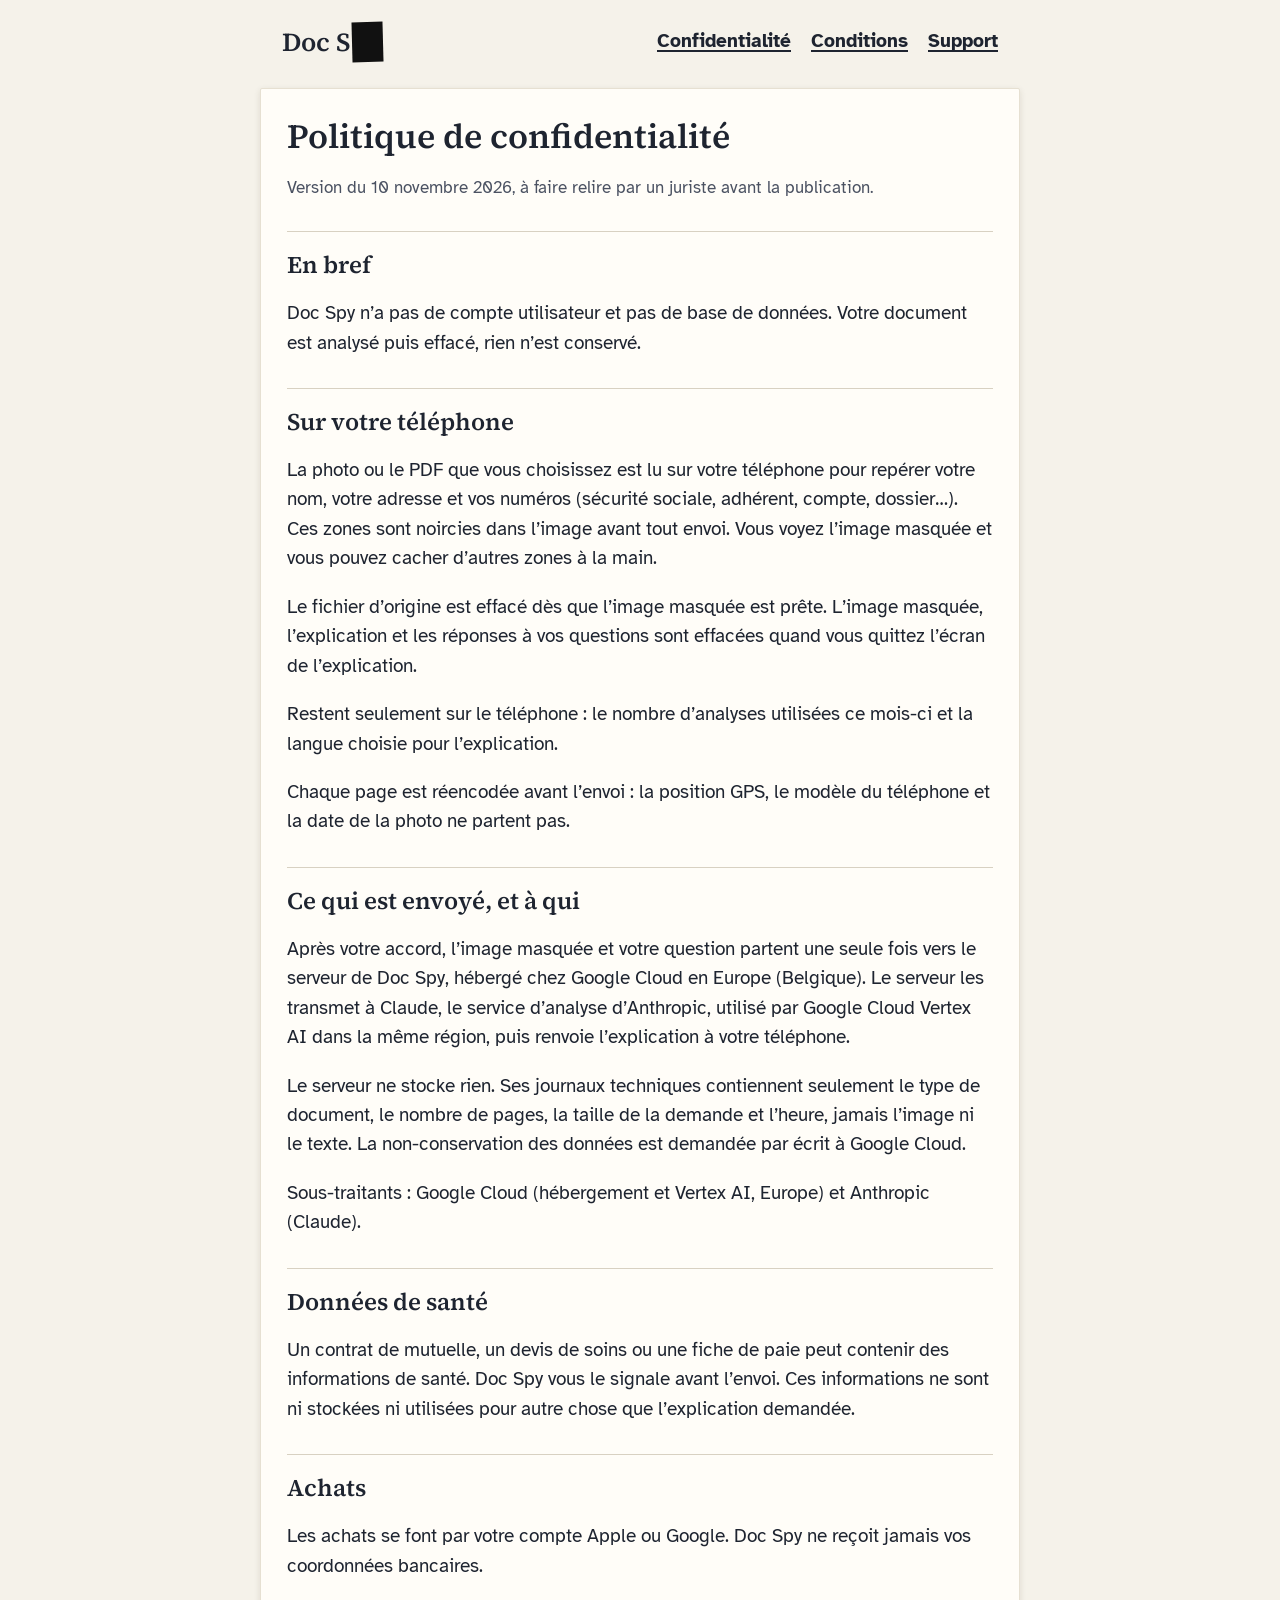
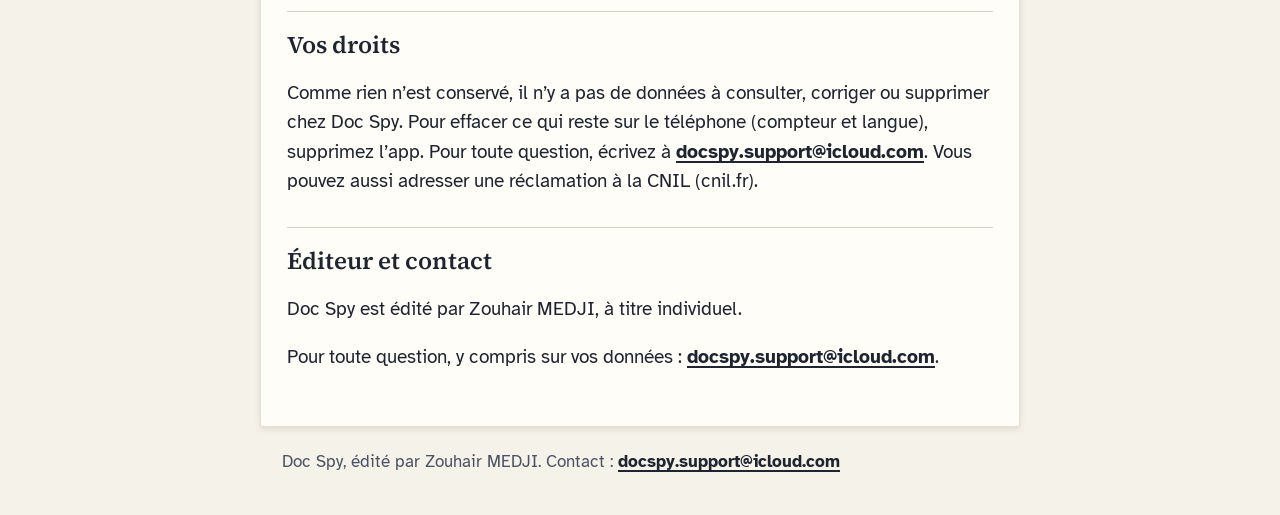
==== confidentialite.html @ a63755cd "Pages publiques de Doc Spy : confidentialité, conditions, support Co-Authored-By: Claude Opus 5.5 <n" ====
<!doctype html>
<html lang="fr">
<head>
<meta charset="utf-8">
<meta name="viewport" content="width=device-width, initial-scale=1">
<title>Politique de confidentialité · Doc Spy</title>
<link rel="stylesheet" href="style.css">
</head>
<body>
<header>
  <a class="logo" href="./" aria-label="Doc Spy, accueil">Doc S<span class="caviar" aria-hidden="true">py</span></a>
  <nav>
    <a href="confidentialite.html">Confidentialité</a>
    <a href="conditions.html">Conditions</a>
    <a href="support.html">Support</a>
  </nav>
</header>
<main class="feuille">
<h1>Politique de confidentialité</h1>
<p class="discret">Version du 10 novembre 2026, à faire relire par un juriste avant la publication.</p>
<h2>En bref</h2>
<p>Doc Spy n’a pas de compte utilisateur et pas de base de données. Votre document est analysé puis effacé, rien n’est conservé.</p>
<h2>Sur votre téléphone</h2>
<p>La photo ou le PDF que vous choisissez est lu sur votre téléphone pour repérer votre nom, votre adresse et vos numéros (sécurité sociale, adhérent, compte, dossier…). Ces zones sont noircies dans l’image avant tout envoi. Vous voyez l’image masquée et vous pouvez cacher d’autres zones à la main.</p>
<p>Le fichier d’origine est effacé dès que l’image masquée est prête. L’image masquée, l’explication et les réponses à vos questions sont effacées quand vous quittez l’écran de l’explication.</p>
<p>Restent seulement sur le téléphone : le nombre d’analyses utilisées ce mois-ci et la langue choisie pour l’explication.</p>
<p>Chaque page est réencodée avant l’envoi : la position GPS, le modèle du téléphone et la date de la photo ne partent pas.</p>
<h2>Ce qui est envoyé, et à qui</h2>
<p>Après votre accord, l’image masquée et votre question partent une seule fois vers le serveur de Doc Spy, hébergé chez Google Cloud en Europe (Belgique). Le serveur les transmet à Claude, le service d’analyse d’Anthropic, utilisé par Google Cloud Vertex AI dans la même région, puis renvoie l’explication à votre téléphone.</p>
<p>Le serveur ne stocke rien. Ses journaux techniques contiennent seulement le type de document, le nombre de pages, la taille de la demande et l’heure, jamais l’image ni le texte. La non-conservation des données est demandée par écrit à Google Cloud.</p>
<p>Sous-traitants : Google Cloud (hébergement et Vertex AI, Europe) et Anthropic (Claude).</p>
<h2>Données de santé</h2>
<p>Un contrat de mutuelle, un devis de soins ou une fiche de paie peut contenir des informations de santé. Doc Spy vous le signale avant l’envoi. Ces informations ne sont ni stockées ni utilisées pour autre chose que l’explication demandée.</p>
<h2>Achats</h2>
<p>Les achats se font par votre compte Apple ou Google. Doc Spy ne reçoit jamais vos coordonnées bancaires.</p>
<h2>Vos droits</h2>
<p>Comme rien n’est conservé, il n’y a pas de données à consulter, corriger ou supprimer chez Doc Spy. Pour effacer ce qui reste sur le téléphone (compteur et langue), supprimez l’app. Pour toute question, écrivez à <a href="mailto:docspy.support@icloud.com">docspy.support@icloud.com</a>. Vous pouvez aussi adresser une réclamation à la CNIL (cnil.fr).</p>
<h2>Éditeur et contact</h2>
<p>Doc Spy est édité par Zouhair MEDJI, à titre individuel.</p>
<p>Pour toute question, y compris sur vos données : <a href="mailto:docspy.support@icloud.com">docspy.support@icloud.com</a>.</p>
</main>
<footer>Doc Spy, édité par Zouhair MEDJI. Contact : <a href="mailto:docspy.support@icloud.com">docspy.support@icloud.com</a></footer>
</body>
</html>
---- style.css ----
/* Même style que l'app : papier, encre, surligneur, barre noire. */
@font-face { font-family: "Atkinson Hyperlegible"; src: url("polices/AtkinsonHyperlegible_400Regular.ttf"); font-weight: 400; }
@font-face { font-family: "Atkinson Hyperlegible"; src: url("polices/AtkinsonHyperlegible_700Bold.ttf"); font-weight: 700; }
@font-face { font-family: "Source Serif 4"; src: url("polices/SourceSerif4_600SemiBold.ttf"); font-weight: 600; }
:root { color-scheme: light; }
* { box-sizing: border-box; }
body {
  margin: 0;
  background: #F5F2EA;
  color: #1E2430;
  font-family: "Atkinson Hyperlegible", -apple-system, Helvetica, Arial, sans-serif;
  font-size: 19px;
  line-height: 1.55;
}
header, footer, main { max-width: 760px; margin: 0 auto; }
header { display: flex; flex-wrap: wrap; justify-content: space-between; align-items: center; gap: 12px 24px; padding: 22px 22px 8px; }
.logo { font-family: "Source Serif 4", Georgia, serif; font-weight: 600; font-size: 26px; color: #1E2430; text-decoration: none; }
.caviar { background: #111; color: transparent; display: inline-block; transform: rotate(-1.5deg); margin-left: 1px; }
nav { display: flex; flex-wrap: wrap; gap: 6px 20px; }
a { color: #1E2430; font-weight: 700; text-decoration-thickness: 2px; text-underline-offset: 3px; overflow-wrap: anywhere; }
.feuille {
  background: #FFFDF8;
  border: 1px solid #E6E0D2;
  border-radius: 2px;
  box-shadow: 0 2px 6px rgba(58, 47, 26, 0.12);
  margin-top: 18px;
  padding: 26px 26px 34px;
}
h1, h2 { font-family: "Source Serif 4", Georgia, serif; font-weight: 600; line-height: 1.25; }
h1 { font-size: 34px; margin: 0 0 6px; }
h2 { font-size: 24px; margin: 30px 0 6px; padding-top: 18px; border-top: 1px solid #D8D1C2; }
.discret, footer { color: #4B5262; font-size: 17px; }
mark { background: #F2D64B; color: #1E2430; }
.sommaire { list-style: none; padding: 0; margin: 22px 0 0; }
.sommaire li { padding: 14px 0; border-bottom: 1px solid #D8D1C2; }
footer { padding: 22px 22px 40px; }
@media (max-width: 600px) {
  body { font-size: 18px; }
  .feuille { margin: 12px 0 0; border-left: none; border-right: none; padding: 22px 18px 28px; }
  h1 { font-size: 30px; }
}
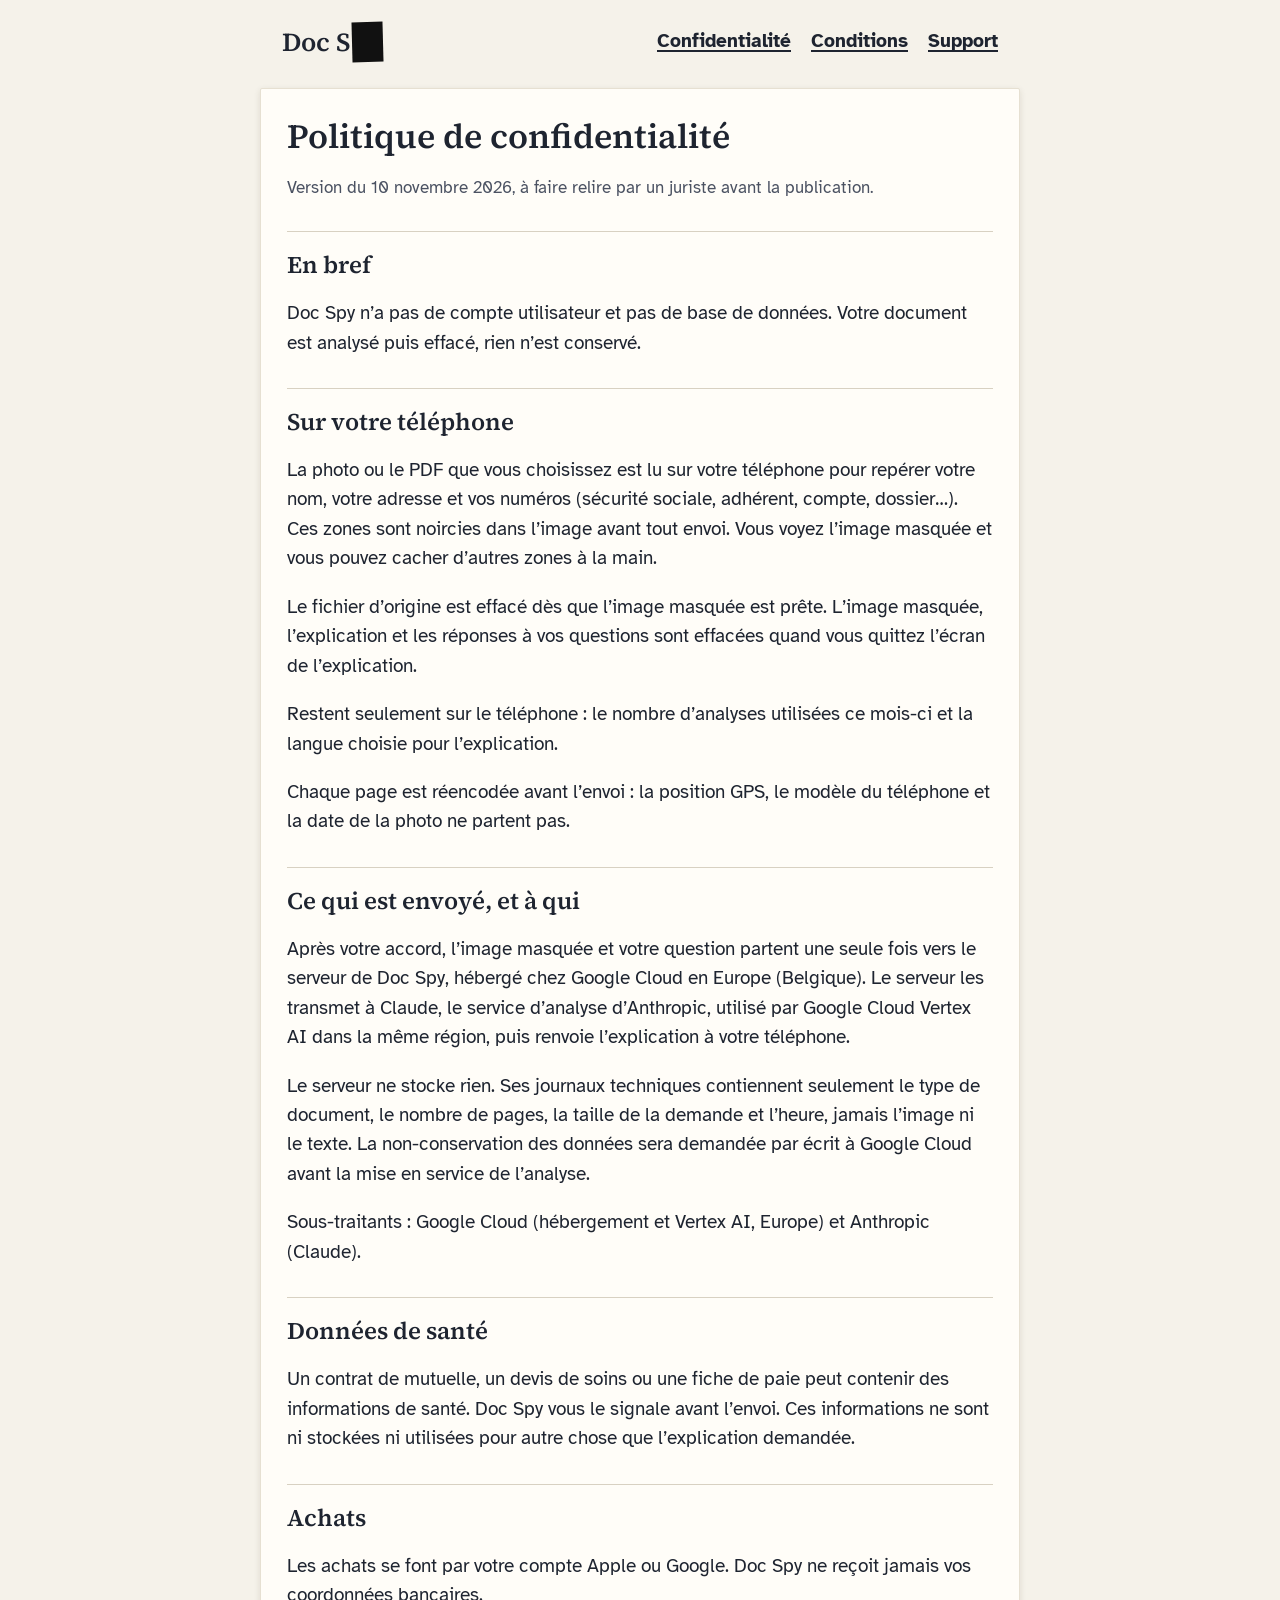
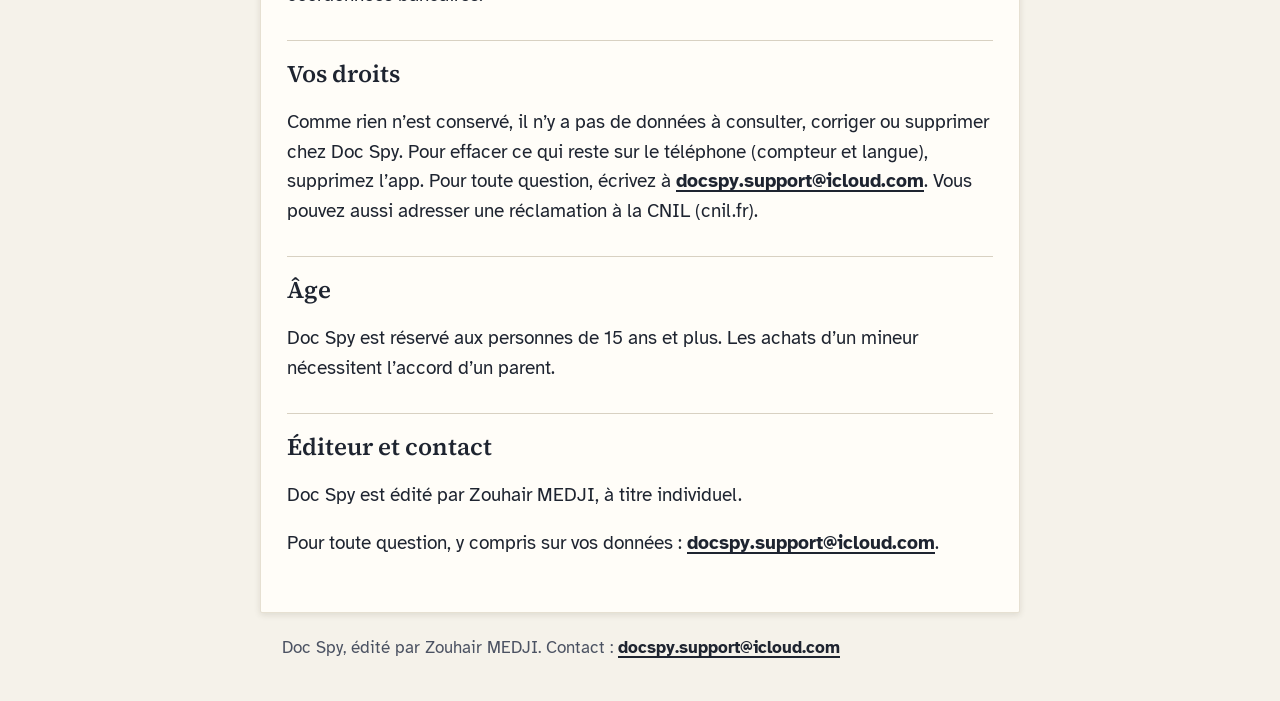
==== commit 9d359387: "Âge minimum (15 ans) et non-conservation demandée avant la mise en service Co-Authored-By: Claude Op" ====
--- a/confidentialite.html
+++ b/confidentialite.html
@@ -27,7 +27,7 @@
 <p>Chaque page est réencodée avant l’envoi : la position GPS, le modèle du téléphone et la date de la photo ne partent pas.</p>
 <h2>Ce qui est envoyé, et à qui</h2>
 <p>Après votre accord, l’image masquée et votre question partent une seule fois vers le serveur de Doc Spy, hébergé chez Google Cloud en Europe (Belgique). Le serveur les transmet à Claude, le service d’analyse d’Anthropic, utilisé par Google Cloud Vertex AI dans la même région, puis renvoie l’explication à votre téléphone.</p>
-<p>Le serveur ne stocke rien. Ses journaux techniques contiennent seulement le type de document, le nombre de pages, la taille de la demande et l’heure, jamais l’image ni le texte. La non-conservation des données est demandée par écrit à Google Cloud.</p>
+<p>Le serveur ne stocke rien. Ses journaux techniques contiennent seulement le type de document, le nombre de pages, la taille de la demande et l’heure, jamais l’image ni le texte. La non-conservation des données sera demandée par écrit à Google Cloud avant la mise en service de l’analyse.</p>
 <p>Sous-traitants : Google Cloud (hébergement et Vertex AI, Europe) et Anthropic (Claude).</p>
 <h2>Données de santé</h2>
 <p>Un contrat de mutuelle, un devis de soins ou une fiche de paie peut contenir des informations de santé. Doc Spy vous le signale avant l’envoi. Ces informations ne sont ni stockées ni utilisées pour autre chose que l’explication demandée.</p>
@@ -35,6 +35,8 @@
 <p>Les achats se font par votre compte Apple ou Google. Doc Spy ne reçoit jamais vos coordonnées bancaires.</p>
 <h2>Vos droits</h2>
 <p>Comme rien n’est conservé, il n’y a pas de données à consulter, corriger ou supprimer chez Doc Spy. Pour effacer ce qui reste sur le téléphone (compteur et langue), supprimez l’app. Pour toute question, écrivez à <a href="mailto:docspy.support@icloud.com">docspy.support@icloud.com</a>. Vous pouvez aussi adresser une réclamation à la CNIL (cnil.fr).</p>
+<h2>Âge</h2>
+<p>Doc Spy est réservé aux personnes de 15 ans et plus. Les achats d’un mineur nécessitent l’accord d’un parent.</p>
 <h2>Éditeur et contact</h2>
 <p>Doc Spy est édité par Zouhair MEDJI, à titre individuel.</p>
 <p>Pour toute question, y compris sur vos données : <a href="mailto:docspy.support@icloud.com">docspy.support@icloud.com</a>.</p>
--- a/style.css
+++ b/style.css
@@ -1,7 +1,7 @@
 /* Même style que l'app : papier, encre, surligneur, barre noire. */
-@font-face { font-family: "Atkinson Hyperlegible"; src: url("polices/AtkinsonHyperlegible_400Regular.ttf"); font-weight: 400; }
-@font-face { font-family: "Atkinson Hyperlegible"; src: url("polices/AtkinsonHyperlegible_700Bold.ttf"); font-weight: 700; }
-@font-face { font-family: "Source Serif 4"; src: url("polices/SourceSerif4_600SemiBold.ttf"); font-weight: 600; }
+@font-face { font-family: "Atkinson Hyperlegible"; src: url("polices/AtkinsonHyperlegible_400Regular.ttf"); font-weight: 400; font-display: swap; }
+@font-face { font-family: "Atkinson Hyperlegible"; src: url("polices/AtkinsonHyperlegible_700Bold.ttf"); font-weight: 700; font-display: swap; }
+@font-face { font-family: "Source Serif 4"; src: url("polices/SourceSerif4_600SemiBold.ttf"); font-weight: 600; font-display: swap; }
 :root { color-scheme: light; }
 * { box-sizing: border-box; }
 body {
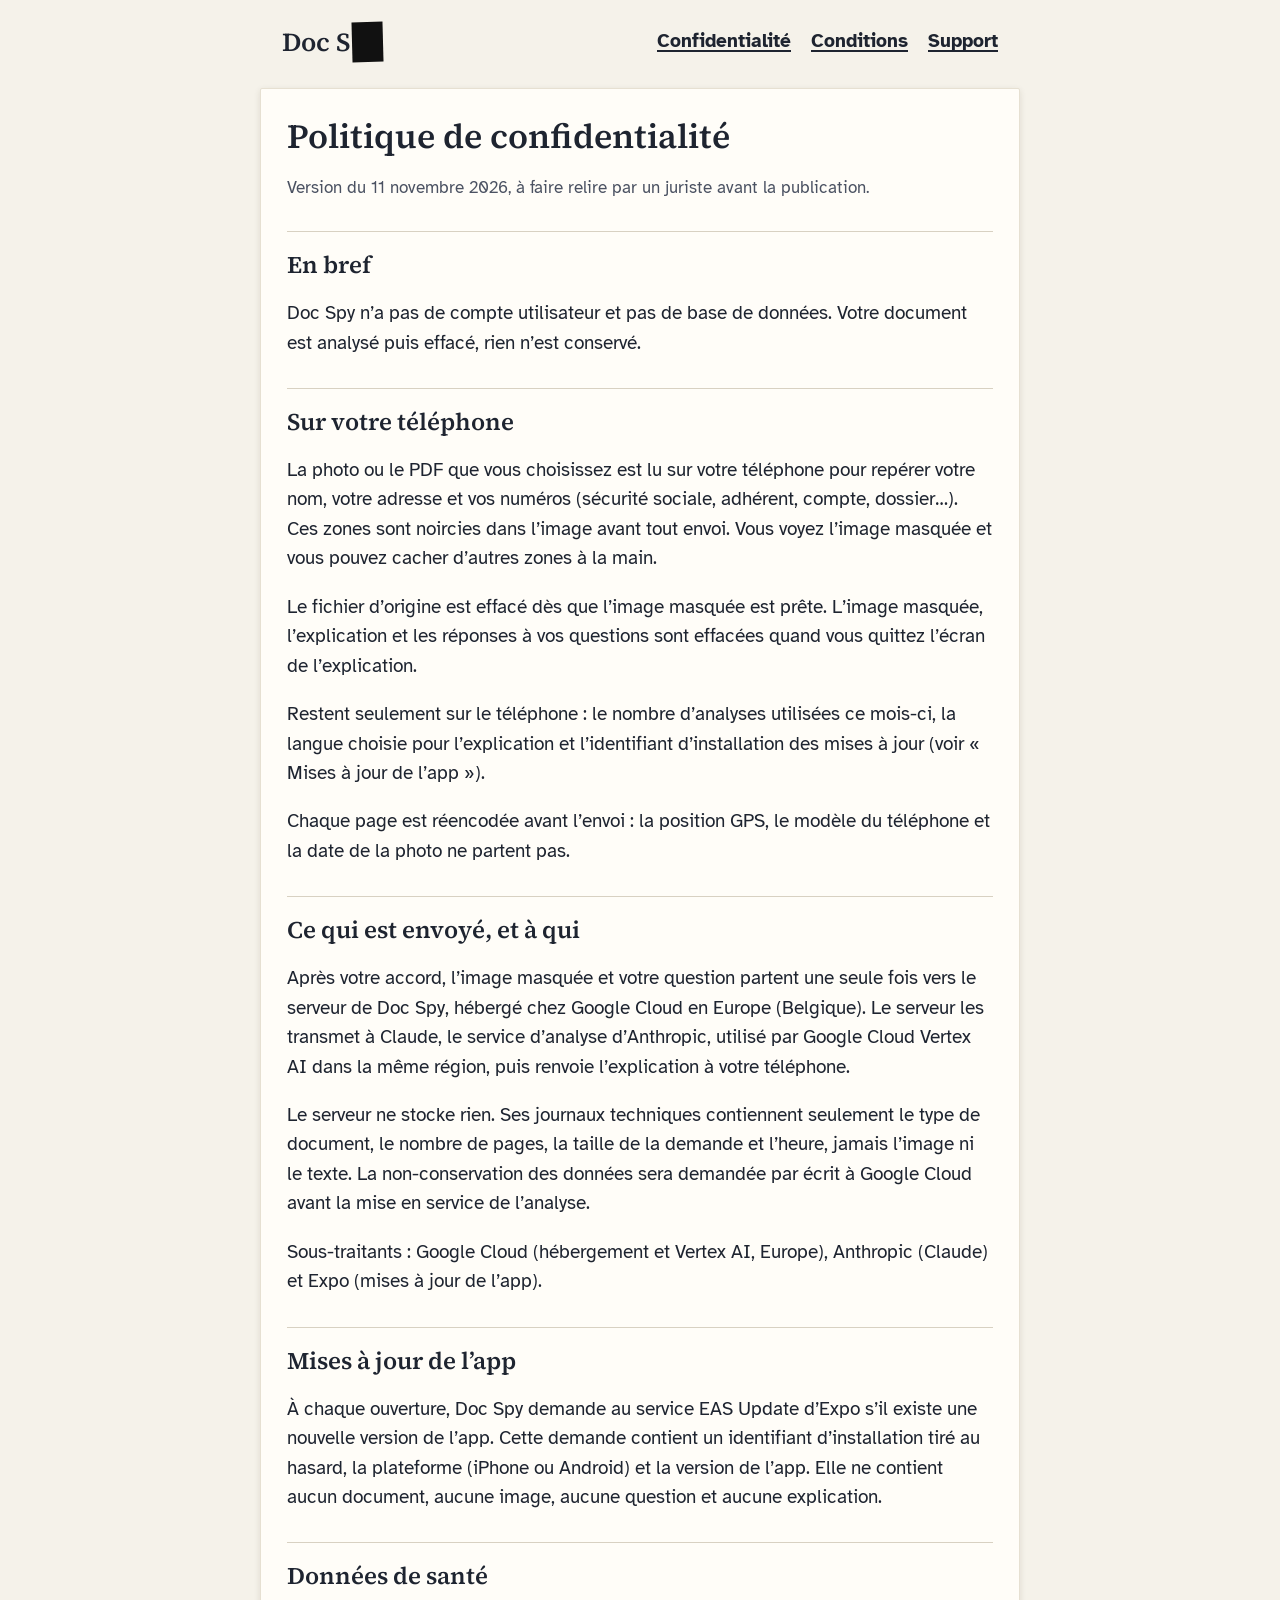
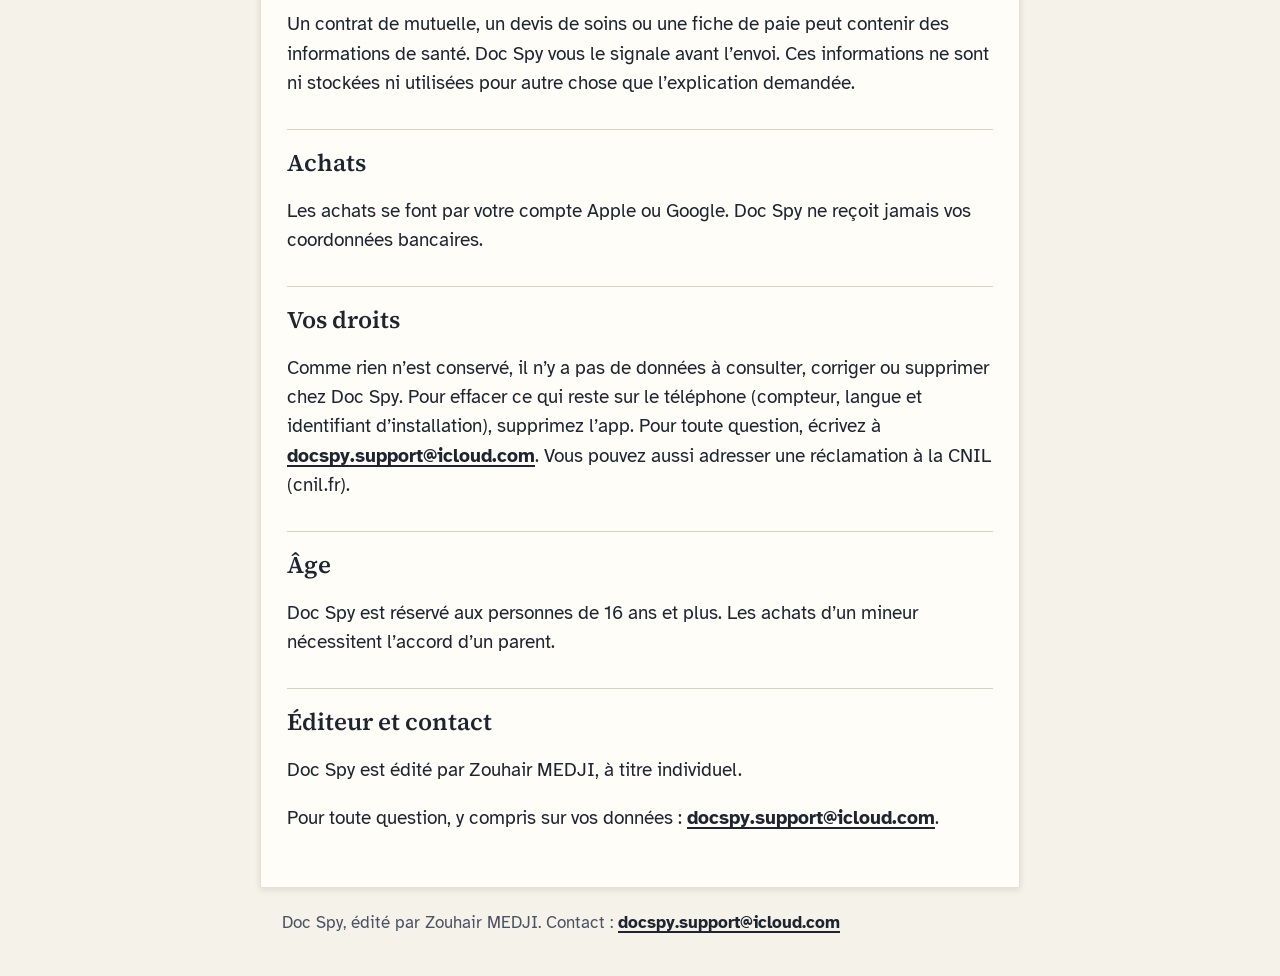
==== commit c0c23db0: "Politique : Expo (mises à jour) parmi les sous-traitants ; 16 ans et plus Co-Authored-By: Claude Opu" ====
--- a/confidentialite.html
+++ b/confidentialite.html
@@ -17,26 +17,28 @@
 </header>
 <main class="feuille">
 <h1>Politique de confidentialité</h1>
-<p class="discret">Version du 10 novembre 2026, à faire relire par un juriste avant la publication.</p>
+<p class="discret">Version du 11 novembre 2026, à faire relire par un juriste avant la publication.</p>
 <h2>En bref</h2>
 <p>Doc Spy n’a pas de compte utilisateur et pas de base de données. Votre document est analysé puis effacé, rien n’est conservé.</p>
 <h2>Sur votre téléphone</h2>
 <p>La photo ou le PDF que vous choisissez est lu sur votre téléphone pour repérer votre nom, votre adresse et vos numéros (sécurité sociale, adhérent, compte, dossier…). Ces zones sont noircies dans l’image avant tout envoi. Vous voyez l’image masquée et vous pouvez cacher d’autres zones à la main.</p>
 <p>Le fichier d’origine est effacé dès que l’image masquée est prête. L’image masquée, l’explication et les réponses à vos questions sont effacées quand vous quittez l’écran de l’explication.</p>
-<p>Restent seulement sur le téléphone : le nombre d’analyses utilisées ce mois-ci et la langue choisie pour l’explication.</p>
+<p>Restent seulement sur le téléphone : le nombre d’analyses utilisées ce mois-ci, la langue choisie pour l’explication et l’identifiant d’installation des mises à jour (voir « Mises à jour de l’app »).</p>
 <p>Chaque page est réencodée avant l’envoi : la position GPS, le modèle du téléphone et la date de la photo ne partent pas.</p>
 <h2>Ce qui est envoyé, et à qui</h2>
 <p>Après votre accord, l’image masquée et votre question partent une seule fois vers le serveur de Doc Spy, hébergé chez Google Cloud en Europe (Belgique). Le serveur les transmet à Claude, le service d’analyse d’Anthropic, utilisé par Google Cloud Vertex AI dans la même région, puis renvoie l’explication à votre téléphone.</p>
 <p>Le serveur ne stocke rien. Ses journaux techniques contiennent seulement le type de document, le nombre de pages, la taille de la demande et l’heure, jamais l’image ni le texte. La non-conservation des données sera demandée par écrit à Google Cloud avant la mise en service de l’analyse.</p>
-<p>Sous-traitants : Google Cloud (hébergement et Vertex AI, Europe) et Anthropic (Claude).</p>
+<p>Sous-traitants : Google Cloud (hébergement et Vertex AI, Europe), Anthropic (Claude) et Expo (mises à jour de l’app).</p>
+<h2>Mises à jour de l’app</h2>
+<p>À chaque ouverture, Doc Spy demande au service EAS Update d’Expo s’il existe une nouvelle version de l’app. Cette demande contient un identifiant d’installation tiré au hasard, la plateforme (iPhone ou Android) et la version de l’app. Elle ne contient aucun document, aucune image, aucune question et aucune explication.</p>
 <h2>Données de santé</h2>
 <p>Un contrat de mutuelle, un devis de soins ou une fiche de paie peut contenir des informations de santé. Doc Spy vous le signale avant l’envoi. Ces informations ne sont ni stockées ni utilisées pour autre chose que l’explication demandée.</p>
 <h2>Achats</h2>
 <p>Les achats se font par votre compte Apple ou Google. Doc Spy ne reçoit jamais vos coordonnées bancaires.</p>
 <h2>Vos droits</h2>
-<p>Comme rien n’est conservé, il n’y a pas de données à consulter, corriger ou supprimer chez Doc Spy. Pour effacer ce qui reste sur le téléphone (compteur et langue), supprimez l’app. Pour toute question, écrivez à <a href="mailto:docspy.support@icloud.com">docspy.support@icloud.com</a>. Vous pouvez aussi adresser une réclamation à la CNIL (cnil.fr).</p>
+<p>Comme rien n’est conservé, il n’y a pas de données à consulter, corriger ou supprimer chez Doc Spy. Pour effacer ce qui reste sur le téléphone (compteur, langue et identifiant d’installation), supprimez l’app. Pour toute question, écrivez à <a href="mailto:docspy.support@icloud.com">docspy.support@icloud.com</a>. Vous pouvez aussi adresser une réclamation à la CNIL (cnil.fr).</p>
 <h2>Âge</h2>
-<p>Doc Spy est réservé aux personnes de 15 ans et plus. Les achats d’un mineur nécessitent l’accord d’un parent.</p>
+<p>Doc Spy est réservé aux personnes de 16 ans et plus. Les achats d’un mineur nécessitent l’accord d’un parent.</p>
 <h2>Éditeur et contact</h2>
 <p>Doc Spy est édité par Zouhair MEDJI, à titre individuel.</p>
 <p>Pour toute question, y compris sur vos données : <a href="mailto:docspy.support@icloud.com">docspy.support@icloud.com</a>.</p>
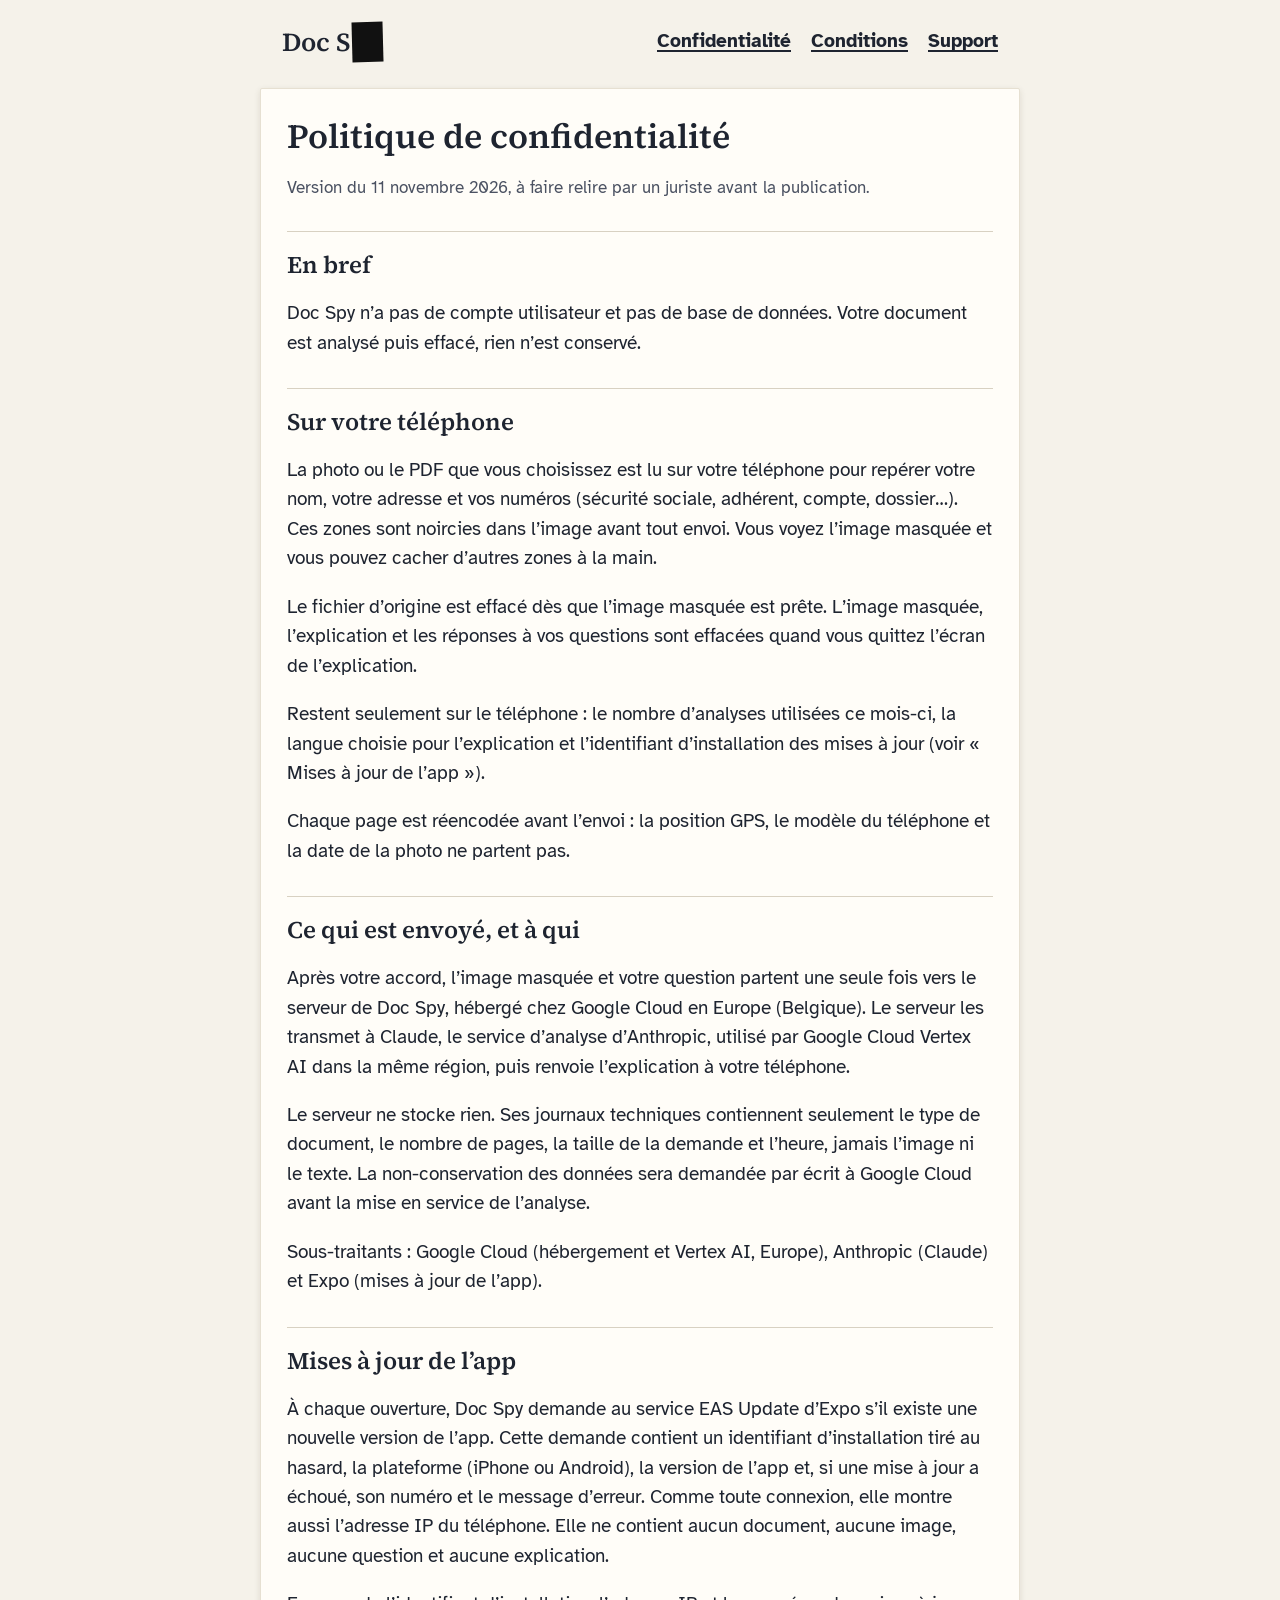
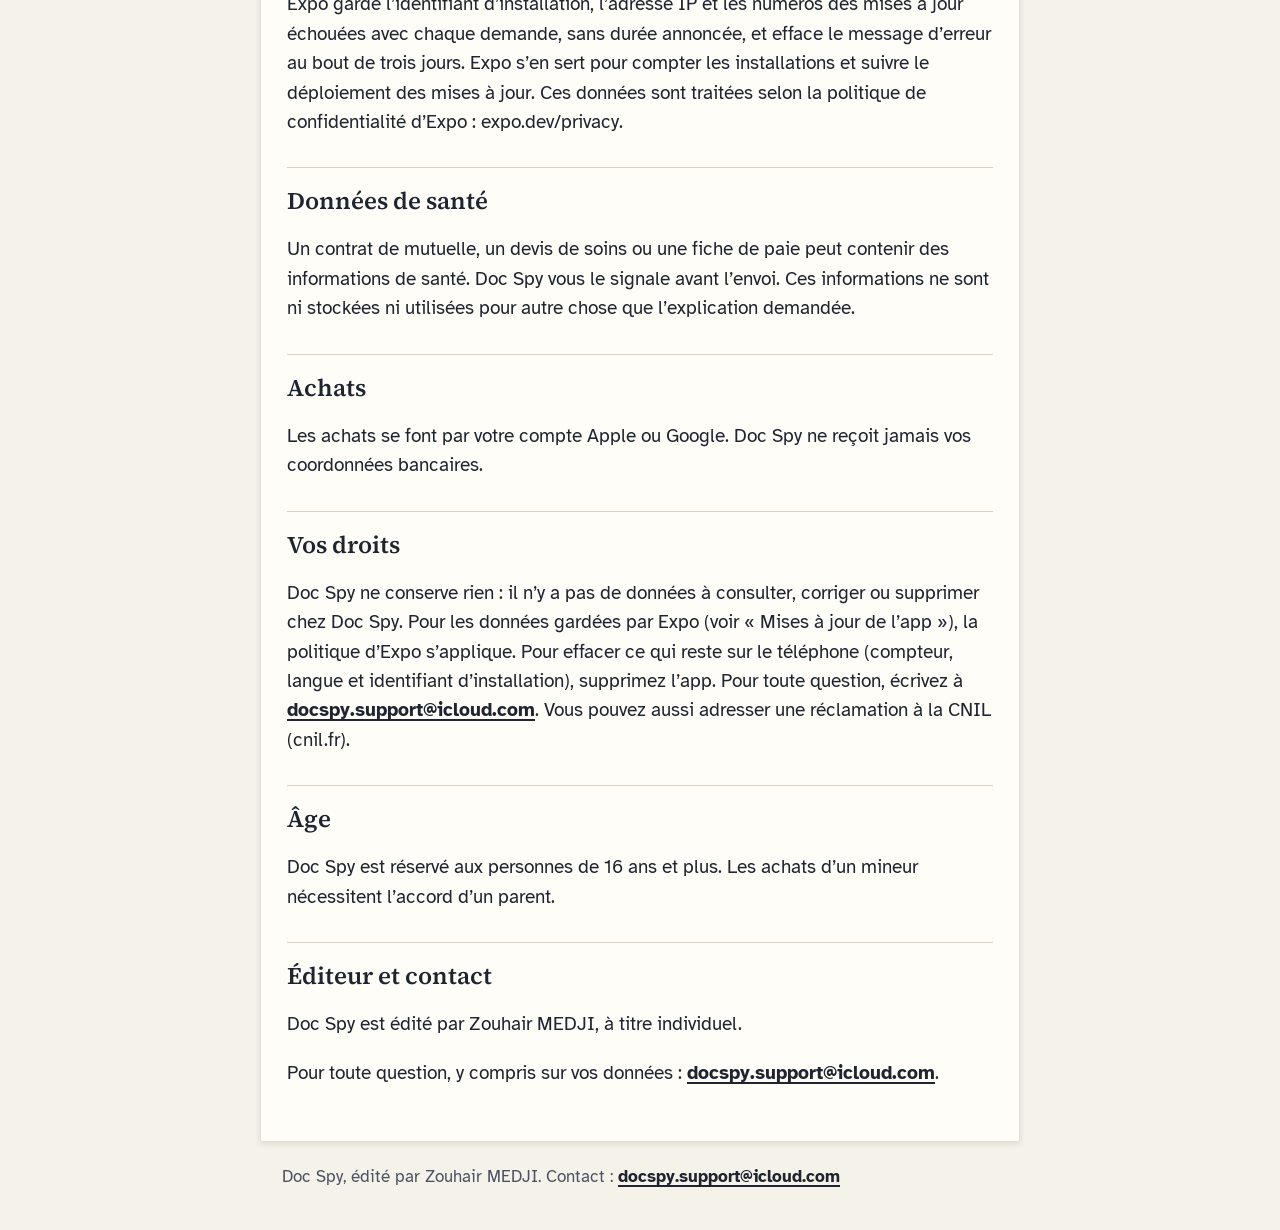
==== commit f7483b3c: "Politique : ce qu'Expo garde pour les mises à jour (identifiant, adresse IP, échecs) Co-Authored-By:" ====
--- a/confidentialite.html
+++ b/confidentialite.html
@@ -30,13 +30,14 @@
 <p>Le serveur ne stocke rien. Ses journaux techniques contiennent seulement le type de document, le nombre de pages, la taille de la demande et l’heure, jamais l’image ni le texte. La non-conservation des données sera demandée par écrit à Google Cloud avant la mise en service de l’analyse.</p>
 <p>Sous-traitants : Google Cloud (hébergement et Vertex AI, Europe), Anthropic (Claude) et Expo (mises à jour de l’app).</p>
 <h2>Mises à jour de l’app</h2>
-<p>À chaque ouverture, Doc Spy demande au service EAS Update d’Expo s’il existe une nouvelle version de l’app. Cette demande contient un identifiant d’installation tiré au hasard, la plateforme (iPhone ou Android) et la version de l’app. Elle ne contient aucun document, aucune image, aucune question et aucune explication.</p>
+<p>À chaque ouverture, Doc Spy demande au service EAS Update d’Expo s’il existe une nouvelle version de l’app. Cette demande contient un identifiant d’installation tiré au hasard, la plateforme (iPhone ou Android), la version de l’app et, si une mise à jour a échoué, son numéro et le message d’erreur. Comme toute connexion, elle montre aussi l’adresse IP du téléphone. Elle ne contient aucun document, aucune image, aucune question et aucune explication.</p>
+<p>Expo garde l’identifiant d’installation, l’adresse IP et les numéros des mises à jour échouées avec chaque demande, sans durée annoncée, et efface le message d’erreur au bout de trois jours. Expo s’en sert pour compter les installations et suivre le déploiement des mises à jour. Ces données sont traitées selon la politique de confidentialité d’Expo : expo.dev/privacy.</p>
 <h2>Données de santé</h2>
 <p>Un contrat de mutuelle, un devis de soins ou une fiche de paie peut contenir des informations de santé. Doc Spy vous le signale avant l’envoi. Ces informations ne sont ni stockées ni utilisées pour autre chose que l’explication demandée.</p>
 <h2>Achats</h2>
 <p>Les achats se font par votre compte Apple ou Google. Doc Spy ne reçoit jamais vos coordonnées bancaires.</p>
 <h2>Vos droits</h2>
-<p>Comme rien n’est conservé, il n’y a pas de données à consulter, corriger ou supprimer chez Doc Spy. Pour effacer ce qui reste sur le téléphone (compteur, langue et identifiant d’installation), supprimez l’app. Pour toute question, écrivez à <a href="mailto:docspy.support@icloud.com">docspy.support@icloud.com</a>. Vous pouvez aussi adresser une réclamation à la CNIL (cnil.fr).</p>
+<p>Doc Spy ne conserve rien : il n’y a pas de données à consulter, corriger ou supprimer chez Doc Spy. Pour les données gardées par Expo (voir « Mises à jour de l’app »), la politique d’Expo s’applique. Pour effacer ce qui reste sur le téléphone (compteur, langue et identifiant d’installation), supprimez l’app. Pour toute question, écrivez à <a href="mailto:docspy.support@icloud.com">docspy.support@icloud.com</a>. Vous pouvez aussi adresser une réclamation à la CNIL (cnil.fr).</p>
 <h2>Âge</h2>
 <p>Doc Spy est réservé aux personnes de 16 ans et plus. Les achats d’un mineur nécessitent l’accord d’un parent.</p>
 <h2>Éditeur et contact</h2>
